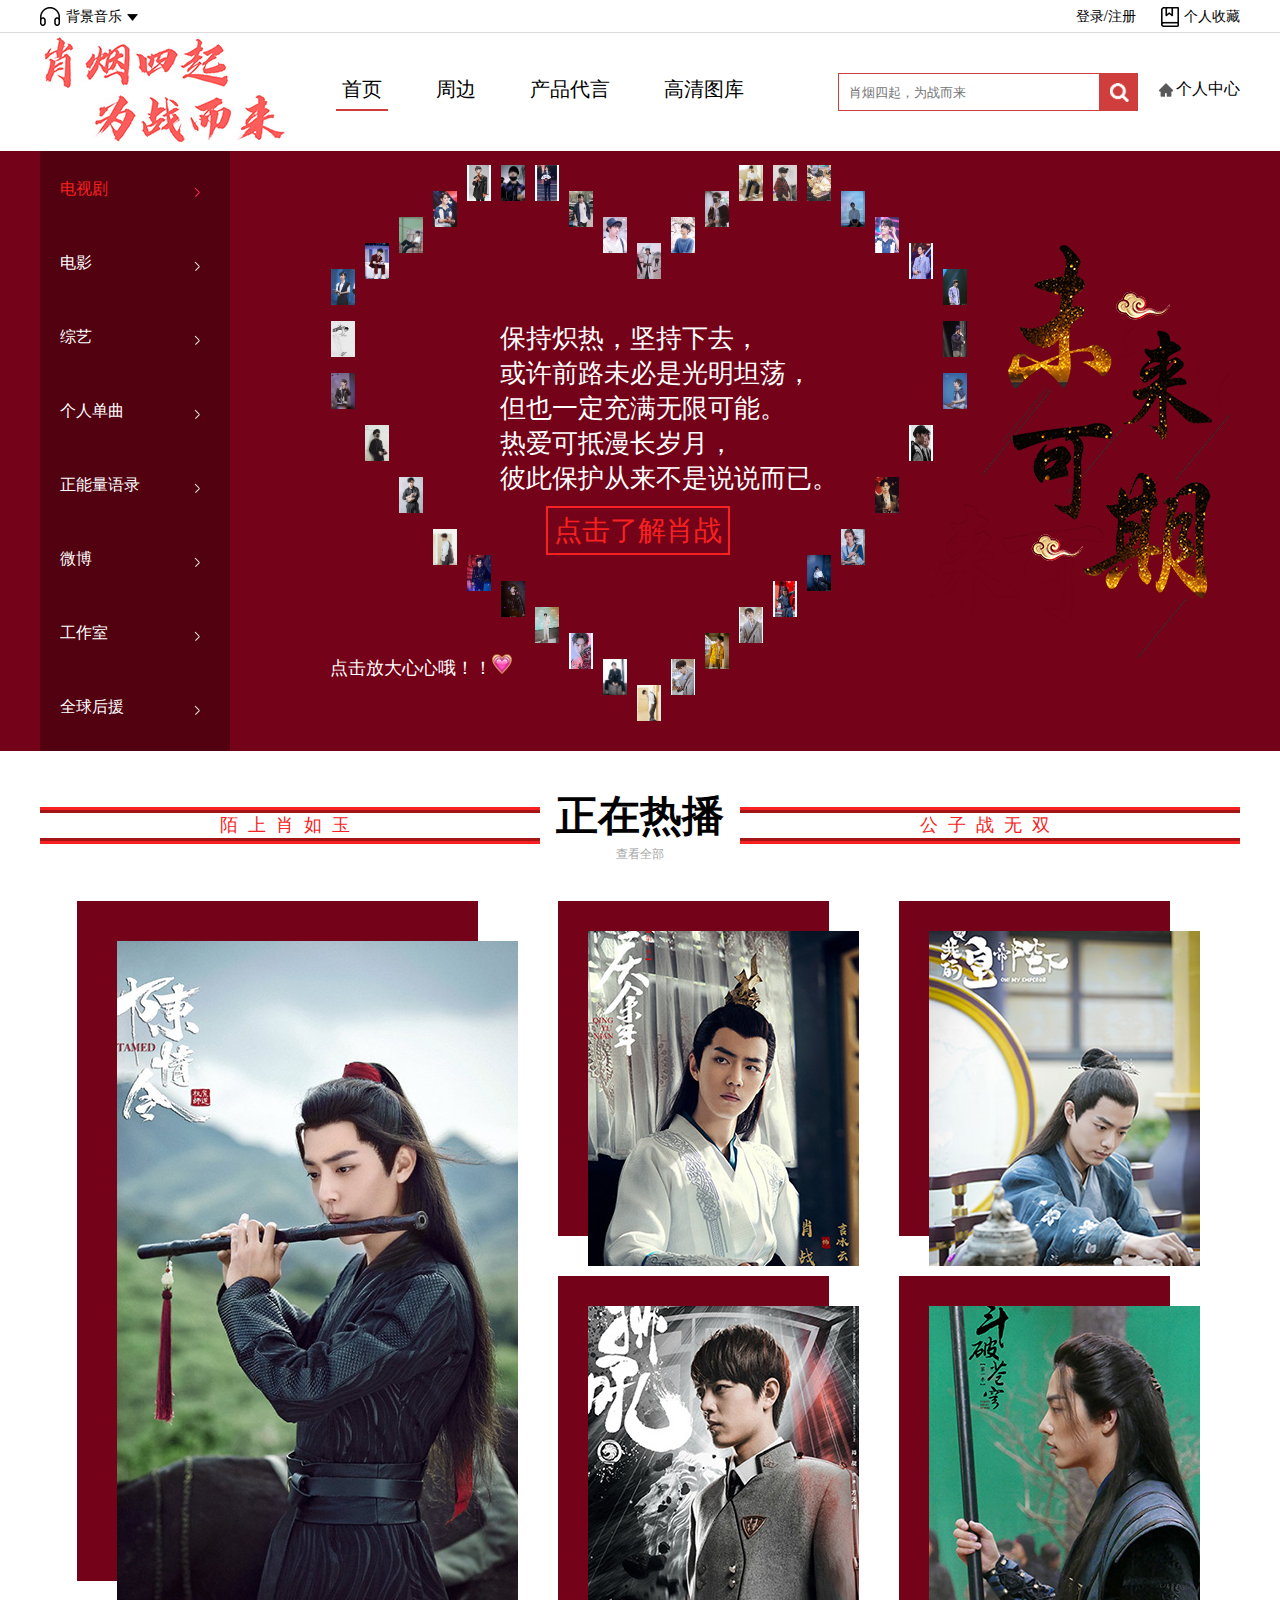
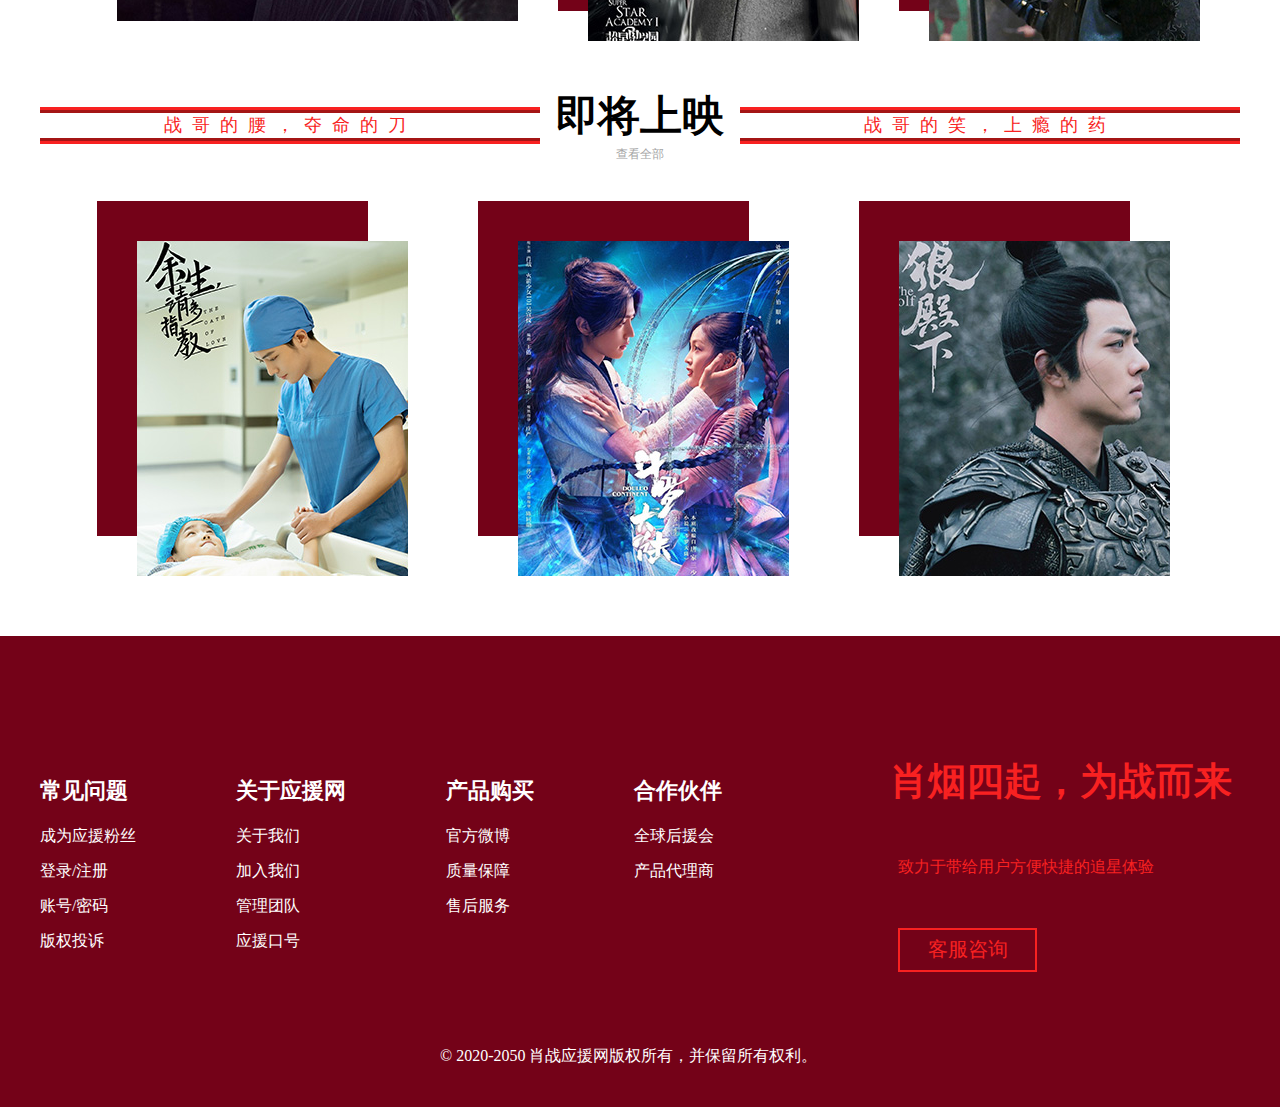
==== index.html @ 576b6038 "create htmls" ====
<!DOCTYPE html>
<html>
	<head>
		<meta charset="utf-8"/>
		<title>肖烟四起，为战而来</title>
		<link rel="stylesheet" type="text/css" href="css/normalize.css"/>
		<link rel="stylesheet" type="text/css" href="css/肖烟四起，为战而来.css"/>
	</head>
	<body>
		<div class="header clear">
			<ul>
				<li class="left clear"><a href="#">背景音乐</a>
					<ul>
						<li><a href="#">光点</a></li>
						<li><a href="#">竹石</a></li>
						<li><a href="#">曲尽陈情</a></li>
						<li><a href="#">无羁</a></li>
						<li><a href="#">余年</a></li>
						<li><a href="#">两只老虎</a></li>
					</ul>
				</li>
				<div>
					<img src="image/down.png"/>
				</div>
				<li class="right"><a href="#">个人收藏</a></li>
				<li class="center"><a href="登录.html">登录</a>/<a href="#">注册</a><li>
			</ul>
		</div>
		<div class="head clear">
			<div class="logo">
				<img src="image/logo.jpg" alt="肖烟四起，为战而来"/>
			</div>
			<ul class="nav clear">
				<li class="first"><a href="#">首页</a></li>
				<li><a href="#">周边</a></li>
				<li><a href="#">产品代言</a></li>
				<li><a href="#">高清图库</a></li>
			</ul>
			<form>
				<input type="text" placeholder="肖烟四起，为战而来" class="search"/>
				<input type="button" class="submit"/>
				<p><a href="#">个人中心</a></p>
			</form>
		</div>
		<div class="container">
			<div class="banner1">
				<ul class="nav">
					<li class="first"><a href="#">电视剧</a></li>
					<li><a href="#">电影</a></li>
					<li><a href="#">综艺</a></li>
					<li><a href="#">个人单曲</a></li>
					<li><a href="#">正能量语录</a></li>
					<li><a href="#">微博</a></li>
					<li><a href="#">工作室</a></li>
					<li><a href="#">全球后援</a></li>
				</ul>
				<p>保持炽热，坚持下去，<br/>或许前路未必是光明坦荡，<br/>但也一定充满无限可能。<br/>热爱可抵漫长岁月，<br/>彼此保护从来不是说说而已。</p>
				<a href="https://baike.baidu.com/item/%E8%82%96%E6%88%98/18866899?fr=aladdin" target="_blank">点击了解肖战</a>
				<div id="bimg" style="display:none;">
					<img src="imgs/zhange1.jpg" height="48px" width="32px"/>
				</div>
				<div class="button"><a>点击放大心心哦！！</a><img src="image/heart.png"/></div>
				<div class="logo2">
					<img src="image/logo2.png" alt="未来可期"/>
				</div>
			</div>
		</div>
		<div class="column1">
			<div class="title">
				<p class="left">陌上肖如玉</p>
				<div>
					<h1>正在热播</h1>
					<p><a href="#">查看全部</a></p>
				</div>
				<p class="right">公子战无双</p>
			</div>
			<div class="leftShow">
				<div class="box" id="box1">
					<div class="slider" id="slider1">
						<div class="slide"><img src="image/zhange(1).jpg" alt=""></img></div>
						<div class="slide"><img src="image/zhange(5).jpg" alt=""></img></div>
						<div class="slide"><img src="image/zhange(2).jpg" alt=""></img></div>
						<div class="slide"><img src="image/zhange(3).jpg" alt=""></img></div>
						<div class="slide"><img src="image/zhange(4).jpg" alt=""></img></div>
						<div class="slide"><img src="image/zhange(1).jpg" alt=""></img></div>
						<div class="slide"><img src="image/zhange(5).jpg" alt=""></img></div>
					</div>
					<span id="lArrow"><</span>
					<span id="rArrow">></span>
				</div>
				<div class="text">
					<h2>饰演：魏无羡</h2>
					<p>魏无羡年幼失去父母，后被云梦江氏宗主江枫眠收养。性格活泼开朗，立志一生锄奸扶弱，无愧于心。魏无羡因阴铁卷入纷争，莲花坞被覆灭；魏无羡被扔入乱葬岗，艰难修成夷陵老祖，在射日之征中大杀四方，温氏衰败。由于魏无羡握有阴虎符，又保护温氏无辜之人，与世家对立。后魏无羡被诬陷，师姐惨死，绝望之下魏无羡跳崖自杀。十六年后魏无羡复活，与蓝忘机探查揭开真相。<br/><span>2019-06-27播出</span></p>
				</div>
				<div class="bgcolor"></div>
			</div>
			<ul class="show">
				<li>
					<div class="box">
						<div class="slider">
							<div class="slide"><img src="image/zhange(10).jpg" alt=""></img></div>
							<div class="slide"><img src="image/zhange(6).jpg" alt=""></img></div>
							<div class="slide"><img src="image/zhange(7).jpg" alt=""></img></div>
							<div class="slide"><img src="image/zhange(8).jpg" alt=""></img></div>
							<div class="slide"><img src="image/zhange(9).jpg" alt=""></img></div>
							<div class="slide"><img src="image/zhange(10).jpg" alt=""></img></div>
							<div class="slide"><img src="image/zhange(6).jpg" alt=""></img></div>
						</div>
					</div>
					<div class="text">
						<h3>饰演：言冰云</h3>
						<p>言冰云，监察院四处主办言若海之子，被派往北齐潜伏成为密探。人称小言公子，也是北齐间谍总头目，精通琴棋书画各种才艺。言冰云意志力坚定，世家子弟，清绝俊秀，智计卓绝，总掌北齐情报网，能力极为出色，分析情报谋略手腕范闲都有所不及。<br/><span>2019-11-26播出</span></p>
					</div>
					<div class="bgcolor"></div>
				</li>
				<li>
					<div class="box">
						<div class="slider">
							<div class="slide"><img src="image/zhange(15).jpg" alt=""></img></div>
							<div class="slide"><img src="image/zhange(11).jpg" alt=""></img></div>
							<div class="slide"><img src="image/zhange(12).jpg" alt=""></img></div>
							<div class="slide"><img src="image/zhange(13).jpg" alt=""></img></div>
							<div class="slide"><img src="image/zhange(14).jpg" alt=""></img></div>
							<div class="slide"><img src="image/zhange(15).jpg" alt=""></img></div>
							<div class="slide"><img src="image/zhange(11).jpg" alt=""></img></div>
						</div>
					</div>
					<div class="text">
						<h3>饰演：北堂墨染</h3>
						<p>北堂墨染是水瓶座星主，北堂弈的皇叔，拥有预知能力。墨染奉先皇之命掌管兵权并行使辅政之责；当北堂弈提出归还兵权，墨染设下难题考验他，最后北堂弈过关，墨染交还兵权。北堂墨染还预知到了洛菲菲与黄道国的命运息息相关，于是处处保护她并生出情愫。<br/><span>2018-04-25播出</span></p>
					</div>
					<div class="bgcolor"></div>
				</li>
				<li>
					<div class="box">
						<div class="slider">
							<div class="slide"><img src="image/zhange(20).jpg" alt=""></img></div>
							<div class="slide"><img src="image/zhange(16).jpg" alt=""></img></div>
							<div class="slide"><img src="image/zhange(17).jpg" alt=""></img></div>
							<div class="slide"><img src="image/zhange(18).jpg" alt=""></img></div>
							<div class="slide"><img src="image/zhange(19).jpg" alt=""></img></div>
							<div class="slide"><img src="image/zhange(20).jpg" alt=""></img></div>
							<div class="slide"><img src="image/zhange(16).jpg" alt=""></img></div>
						</div>
					</div>
					<div class="text">
						<h3>饰演：方天择</h3>
						<p>因为上一代的原因，方天择被方太太伪装成狮子座，实际上是双子座，拥有分身能力。方天择因万适存的计划而公开了双子座身份，被逐出方家。最后，蛇夫座族人宣告要毁掉十二星座；为了守护十二星座家族，方天择与万适存合作，并带领星学园学生们对抗蛇夫座。<br/><span>2016-09-29播出</span></p>
					</div>
					<div class="bgcolor"></div>
				</li>
				<li>
					<div class="box">
						<div class="slider">
							<div class="slide"><img src="image/zhange(25).jpg" alt=""></img></div>
							<div class="slide"><img src="image/zhange(21).jpg" alt=""></img></div>
							<div class="slide"><img src="image/zhange(22).jpg" alt=""></img></div>
							<div class="slide"><img src="image/zhange(23).jpg" alt=""></img></div>
							<div class="slide"><img src="image/zhange(24).jpg" alt=""></img></div>
							<div class="slide"><img src="image/zhange(25).jpg" alt=""></img></div>
							<div class="slide"><img src="image/zhange(21).jpg" alt=""></img></div>
						</div>
					</div>
					<div class="text">
						<h3>饰演：林修崖</h3>
						<p> 迦南学院内院强榜前第二高手，在内院组建了势力“狼牙”，在萧炎初入内院时，林修崖和“狼牙”（内院学生势力之一）是人人忌惮的极强大的存在。林修崖外貌十分俊朗，在内院极具个人魅力。在强榜大赛之后的表演赛中被萧薰儿在十分钟内击败，进而对薰儿暗生情愫。<br/><span>2018-09-03播出</span></p>
					</div>
					<div class="bgcolor"></div>
				</li>
			</ul>
		</div>
		<div class="column2">
			<div class="title">
				<p class="left">战哥的腰，夺命的刀</p>
				<div>
					<h1>即将上映</h1>
					<p><a href="#">查看全部</a></p>
				</div>
				<p class="right">战哥的笑，上瘾的药</p>
			</div>
			<ul class="show">
				<li>
					<div class="box">
						<div class="slider">
							<div class="slide"><img src="image/zhange(30).jpg" alt=""></img></div>
							<div class="slide"><img src="image/zhange(26).jpg" alt=""></img></div>
							<div class="slide"><img src="image/zhange(27).jpg" alt=""></img></div>
							<div class="slide"><img src="image/zhange(28).jpg" alt=""></img></div>
							<div class="slide"><img src="image/zhange(29).jpg" alt=""></img></div>
							<div class="slide"><img src="image/zhange(30).jpg" alt=""></img></div>
							<div class="slide"><img src="image/zhange(26).jpg" alt=""></img></div>
						</div>
					</div>
					<div class="text">
						<h3>饰演：顾魏</h3>
						<p>顾魏，肿瘤外科主治医生，成熟智慧孤独，个子高挑身材偏瘦，白白净净气质清爽，对工作一丝不苟，对职业崇敬尊重，为人谦和，表面严肃冷静，不苟言笑，实则内心温暖，真诚待人，总是站在别人的角度解决问题，遇到重大挫折也有逃避的一面，但因为爱情变得坚毅勇敢。<br/><span>预计2020年播出</span></p>
					</div>
					<div class="bgcolor"></div>
				</li>
				<li>
					<div class="box">
						<div class="slider">
							<div class="slide"><img src="image/zhange(35).jpg" alt=""></img></div>
							<div class="slide"><img src="image/zhange(31).jpg" alt=""></img></div>
							<div class="slide"><img src="image/zhange(32).jpg" alt=""></img></div>
							<div class="slide"><img src="image/zhange(33).jpg" alt=""></img></div>
							<div class="slide"><img src="image/zhange(34).jpg" alt=""></img></div>
							<div class="slide"><img src="image/zhange(35).jpg" alt=""></img></div>
							<div class="slide"><img src="image/zhange(31).jpg" alt=""></img></div>
						</div>
					</div>
					<div class="text">
						<h3>饰演：唐三</h3>
						<p>唐三，拥有蓝银草和昊天锤双生武魂，史莱克七怪之一，斗罗封号千手。 他前世为唐门外门弟子，因偷学内门绝学为唐门不容，跳崖明志，转世到斗罗大陆，经种种磨难修炼成神，传承海神与修罗神双神位，是斗罗神界委员会五大神王之一。<br/><span>预计2020年播出</span></p>
					</div>
					<div class="bgcolor"></div>
				</li>
				<li>
					<div class="box">
						<div class="slider">
							<div class="slide"><img src="image/zhange(40).jpg" alt=""></img></div>
							<div class="slide"><img src="image/zhange(36).jpg" alt=""></img></div>
							<div class="slide"><img src="image/zhange(37).jpg" alt=""></img></div>
							<div class="slide"><img src="image/zhange(38).jpg" alt=""></img></div>
							<div class="slide"><img src="image/zhange(39).jpg" alt=""></img></div>
							<div class="slide"><img src="image/zhange(40).jpg" alt=""></img></div>
							<div class="slide"><img src="image/zhange(36).jpg" alt=""></img></div>
						</div>
					</div>
					<div class="text">
						<h3>饰演：疾冲</h3>
						<p>疾冲是一个有情有义之人，他的身份很复杂，表面上是一名赏金猎人，实际他是晋国王世子，身上背负着父辈的期望，他从一开始就喜欢活泼可爱的马摘星，他被马摘星的善良和坚强深深吸引，可是尽管他再怎么努力，马摘星心里的那个人始终不是他。<br/><span>预计2020年播出</span></p>
					</div>
					<div class="bgcolor"></div>
				</li>
			</ul>
		</div>
		<div class="footer">
			<div class="content">
				<ul>
					<li class="first"><a href="#">常见问题</a></li>
					<li><a href="#">成为应援粉丝</a></li>
					<li><a href="#">登录/注册</a></li>
					<li><a href="#">账号/密码</a></li>
					<li><a href="#">版权投诉</a></li>
				</ul>
				<ul>
					<li class="first"><a href="#">关于应援网</a></li>
					<li><a href="#">关于我们</a></li>
					<li><a href="#">加入我们</a></li>
					<li><a href="#">管理团队</a></li>
					<li><a href="#">应援口号</a></li>
				</ul>
				<ul>
					<li class="first"><a href="#">产品购买</a></li>
					<li><a href="#">官方微博</a></li>
					<li><a href="#">质量保障</a></li>
					<li><a href="#">售后服务</a></li>
				</ul>
				<ul>
					<li class="first"><a href="#">合作伙伴</a></li>
					<li><a href="#">全球后援会</a></li>
					<li><a href="#">产品代理商</a></li>
				</ul>
				<div>
					<h1>肖烟四起，为战而来</h1>
					<p>致力于带给用户方便快捷的追星体验</p>
					<a href="#">客服咨询</a>
				</div>
				<p>© 2020-2050 肖战应援网版权所有，并保留所有权利。</p>
			</div>
		</div>
		<script type="text/javascript">
			var num=1;
			var table=document.createElement("table");
			table.setAttribute("cellpadding",0);
			table.setAttribute("id","heart");
			document.getElementsByClassName("banner1")[0].appendChild(table);
			var n=0;
			for(var i=0;i<22;i++){
				var count=n;
				n=0;
				var tr=document.createElement("tr");
				table.appendChild(tr);
				for(var j=0;j<19-count;j++){
					if(i==0&&(j==4||j==5||j==6||j==12||j==13||j==14)){
						var td=document.createElement("td");
						td.setAttribute("rowspan",2);
						tr.appendChild(td);
						var img=document.createElement("img");
						img.setAttribute("src",'imgs/zhange'+(num++)+'.jpg');
						td.appendChild(img);
						n++;
						console.log(j,n);
					}
					else if(i==1&&(j==3||j==4||j==8||j==9)){
						var td=document.createElement("td");
						td.setAttribute("rowspan",2);
						tr.appendChild(td);
						var img=document.createElement("img");
						img.setAttribute("src",'imgs/zhange'+(num++)+'.jpg');
						td.appendChild(img);
						n++;
					}
					else if(i==2&&(j==2||j==6||j==8||j==12)){
						var td=document.createElement("td");
						td.setAttribute("rowspan",2);
						tr.appendChild(td);
						var img=document.createElement("img");
						img.setAttribute("src",'imgs/zhange'+(num++)+'.jpg');
						td.appendChild(img);
						n++;
					}
					else if(i==3&&(j==1||j==7||j==13)){
						var td=document.createElement("td");
						td.setAttribute("rowspan",2);
						tr.appendChild(td);
						var img=document.createElement("img");
						img.setAttribute("src",'imgs/zhange'+(num++)+'.jpg');
						td.appendChild(img);
						n++;
					}
					else if((i==4||i==6||i==8)&&(j==0||j==19-count-1)){
						var td=document.createElement("td");
						td.setAttribute("rowspan",2);
						tr.appendChild(td);
						var img=document.createElement("img");
						img.setAttribute("src",'imgs/zhange'+(num++)+'.jpg');
						td.appendChild(img);
						n++;
					}
					else if(i==10&&(j==1||j==19-count-2)){
						var td=document.createElement("td");
						td.setAttribute("rowspan",2);
						tr.appendChild(td);
						var img=document.createElement("img");
						img.setAttribute("src",'imgs/zhange'+(num++)+'.jpg');
						td.appendChild(img);
						n++;
					}
					else if((i==12)&&(j==2||j==19-count-3)){
						var td=document.createElement("td");
						td.setAttribute("rowspan",2);
						tr.appendChild(td);
						var img=document.createElement("img");
						img.setAttribute("src",'imgs/zhange'+(num++)+'.jpg');
						td.appendChild(img);
						n++;
					}
					else if((i==14)&&(j==3||j==19-count-4)){
						var td=document.createElement("td");
						td.setAttribute("rowspan",2);
						tr.appendChild(td);
						var img=document.createElement("img");
						img.setAttribute("src",'imgs/zhange'+(num++)+'.jpg');
						td.appendChild(img);
						n++;
					}
					else if((i==15)&&(j==3||j==19-count-4)){
						var td=document.createElement("td");
						td.setAttribute("rowspan",2);
						tr.appendChild(td);
						var img=document.createElement("img");
						img.setAttribute("src",'imgs/zhange'+(num++)+'.jpg');
						td.appendChild(img);
						n++;
					}
					else if((i==16)&&(j==4||j==19-count-5)){
						var td=document.createElement("td");
						td.setAttribute("rowspan",2);
						tr.appendChild(td);
						var img=document.createElement("img");
						img.setAttribute("src",'imgs/zhange'+(num++)+'.jpg');
						td.appendChild(img);
						n++;
					}
					else if((i==17)&&(j==5||j==19-count-6)){
						var td=document.createElement("td");
						td.setAttribute("rowspan",2);
						tr.appendChild(td);
						var img=document.createElement("img");
						img.setAttribute("src",'imgs/zhange'+(num++)+'.jpg');
						td.appendChild(img);
						n++;
					}
					else if((i==18)&&(j==6||j==19-count-7)){
						var td=document.createElement("td");
						td.setAttribute("rowspan",2);
						tr.appendChild(td);
						var img=document.createElement("img");
						img.setAttribute("src",'imgs/zhange'+(num++)+'.jpg');
						td.appendChild(img);
						n++;
					}
					else if((i==19)&&(j==7||j==19-count-8)){
						var td=document.createElement("td");
						td.setAttribute("rowspan",2);
						tr.appendChild(td);
						var img=document.createElement("img");
						img.setAttribute("src",'imgs/zhange'+(num++)+'.jpg');
						td.appendChild(img);
						n++;
					}
					else if(i==20&&j==8){
						var td=document.createElement("td");
						td.setAttribute("rowspan",2);
						tr.appendChild(td);
						var img=document.createElement("img");
						img.setAttribute("src",'imgs/zhange'+(num++)+'.jpg');
						td.appendChild(img);
						n++;
					}
					else{
						var td=document.createElement("td");
						tr.appendChild(td);
					}
				}
			}
			//心形放大
			var heart=document.getElementsByClassName("banner1")[0].getElementsByClassName("button")[0].getElementsByTagName("img")[0];
			var now=getStyle(heart,"height");
			function heartBigger(){
				var timeid=setInterval(function(){
					var now=getStyle(heart,"height");
					if(parseInt(now)==30){
						clearInterval(timeid);
					}else{
						heart.style.height=parseInt(now)+1+"px";
						heart.style.width=parseInt(now)+1+"px";
					}
				},5);
			}
			function heartShrink(){
				var timeid=setInterval(function(){
					var now=getStyle(heart,"height");
					if(parseInt(now)==20){
						clearInterval(timeid);
					}else{
						heart.style.height=parseInt(now)-1+"px";
						heart.style.width=parseInt(now)-1+"px";
					}
				},5);
			}
			setInterval(function(){
				var now=getStyle(heart,"height");
				if(parseInt(now)==20){
					heartBigger();
				}
				else{
					heartShrink();
				}
			}, 400);
			var imgs=document.getElementById("heart").getElementsByTagName("img");
			var bigger=document.getElementById("bimg");
			heart.parentNode.setAttribute("onclick","nagnify()");
			for(var i=0;i<imgs.length;i++){
				imgs[i].setAttribute("onmouseover","biggerImg(this)");
				imgs[i].setAttribute("onmouseout","cancelBig(this)");
			}
			function nagnify(){
			heartbig=setInterval(function(){
					for(var i=0;i<imgs.length;i++){
						if(imgs[i].height<48){
							imgs[i].setAttribute("style","height:"+(imgs[i].height+3)+"px; width:"+(imgs[i].width+2)+"px;");
						}
					}
				}, 100)
			}
			function biggerImg(that){
				var image=document.getElementById("bimg").firstElementChild;
				that.setAttribute("style","border:solid 3px black");
				bigger.style.display="block";
				image.src=that.src;
				image.setAttribute("style","height:48px; width:32px;");
				imgBigger=setInterval(function(){
					if(image.height<300){
						image.setAttribute("style","height:"+image.height*1.12+"px; width:"+image.width*1.12+"px;");
					}
				},80)
			}
			function cancelBig(that){
				clearInterval(imgBigger);
				bigger.style.display="none";
				that.setAttribute("style","border:none");
			}
			//添加轮播图
			var box=document.getElementById('box1');
			var slider=document.getElementById("slider1");
			var left=document.getElementById("lArrow");
			var right=document.getElementById("rArrow");
			var index=1;
			function next(){
				index++;
				animate(slider,{left:-401*index},function(){
					if(index===6){
						slider.style.left="-401px";
						index=1;
					}
				})
			}
			function prev(){
				index--;
				animate(slider,{left:-401*index},function(){
					if(index===0){
						slider.style.left="-2005px";
						index=5;
					}
				})
			}
			var timer=setInterval(next, 3000);
			box.onmouseover=function(){
				animate(left,{opacity:50});
				animate(right,{opacity:50});
				clearInterval(timer);
			}
			box.onmouseout=function(){
				animate(left,{opacity:0});
				animate(right,{opacity:0});
				timer=setInterval(next, 3000);
			}
			right.onclick=next;
			left.onclick=prev;
			var boxes=document.getElementsByClassName("box");
			var sliders=document.getElementsByClassName("slider");
			var index1=1;
			setInterval(function(){
				index1++;
				for(var i=1;i<sliders.length;i++){
					var n=0;
					animate(sliders[i],{left:-271*index1},function(){
						n++;
						if(n==7&&index1===6){
							for(var j=1;j<sliders.length;j++){
								sliders[j].style.left="-271px";
							}
							index1=1;
						}
					});
				}
			}, 3000)
			function getStyle(obj,attr){
				if(obj.currentStyle){
					return obj.currentStyle[attr];
				}else{
					return getComputedStyle(obj, null)[attr];
				}
			}
			function animate(obj,json,callback){
				clearInterval(obj.timer);
				obj.timer=setInterval(function(){
					var isStop=true;
					for(var attr in json){
						var now=0;
						if(attr=="opacity"){
							now=parseInt(getStyle(obj,attr)*100);
						}else{
							now=parseInt(getStyle(obj,attr));
						}
						var speed=(json[attr]-now)/8;
						speed=speed>0?Math.ceil(speed):Math.floor(speed);
						var cur=now+speed;
						if(attr=='opacity'){
							obj.style[attr]=cur/100;
						}else{
							obj.style[attr]=cur+"px";
						}
						if(json[attr]!==cur){
							isStop=false;
						}
					}
					if(isStop){
						clearInterval(obj.timer);
						if(callback){callback()};
						/*callback&&callback();*/
					}
				}, 50)
			}
			//添加文字块滑动
			var leftShow=document.getElementsByClassName("leftShow")[0];
			var leftText=leftShow.getElementsByClassName("text")[0];
			console.log(leftText);
			leftShow.setAttribute("onmouseover","upGlide()");
			leftShow.setAttribute("onmouseout","downGlide()");
			var show=document.getElementsByClassName("show");
			var shows1=show[0].getElementsByTagName("li");
			var shows2=show[1].getElementsByTagName("li");
			for(var i=0;i<shows1.length;i++){
				shows1[i].setAttribute("onmouseover","upGlides(this)");
				shows1[i].setAttribute("onmouseout","downGlides(this)");
			}
			for(var i=0;i<shows2.length;i++){
				shows2[i].setAttribute("onmouseover","upGlides(this)");
				shows2[i].setAttribute("onmouseout","downGlides(this)");
			}
			function upGlide(){
				clearInterval(leftText.timer);
				leftText.timer=setInterval(function(){
					var now=getStyle(leftText,"bottom");
					if(parseInt(now)==0){
						clearInterval(leftText.timer);
					}else{
						leftText.style.bottom=parseInt(now)+10+"px";
					}
				}, 30)
			}
			function downGlide(){
				clearInterval(leftText.timer);
				leftText.timer=setInterval(function(){
					var now=getStyle(leftText,"bottom");
					if(parseInt(now)==-240){
						clearInterval(leftShow.timer);
					}else{
						leftText.style.bottom=parseInt(now)-10+"px";
					}
				}, 30)
			}
			function upGlides(that){
				var text=that.getElementsByClassName("text")[0];
				clearInterval(text.timer);
				text.timer=setInterval(function(){
					var now=getStyle(text,"bottom");
					if(parseInt(now)==10){
						clearInterval(text.timer);
					}else{
						text.style.bottom=parseInt(now)+10+"px";
					}
				}, 30)
			}
			function downGlides(that){
				var text=that.getElementsByClassName("text")[0];
				clearInterval(text.timer);
				text.timer=setInterval(function(){
					var now=getStyle(text,"bottom");
					if(parseInt(now)==-150){
						clearInterval(text.timer);
					}else{
						text.style.bottom=parseInt(now)-10+"px";
					}
				}, 30)
			}
		</script>
	</body>
</html>
---- css/肖烟四起，为战而来.css ----
.leftShow .box{
	width: 401px;
	height: 680px;
	position: relative;
	overflow: hidden;
}
.leftShow .slider{
	width: 2807px;
	height: 680px;
	position: absolute;
	left: -401px;
}
.leftShow .slide{
	width: 401px;
	overflow: hidden;
	float: left;
}
.leftShow .box>span{
	display: block;
	width: 25px;
	height: 40px;
	text-align: center;
	cursor: pointer;
	top: 290px;
	line-height: 40px;
	background: rgb(255,0,0);
	font-size: 25px;
	position: absolute;
	opacity: 0;
}
#lArrow{
	left: 20px;
}
#rArrow{
	right: 20px;
}
.show .box{
	width: 271px;
	height: 335px;
	position: relative;
	overflow: hidden;
}
.show .slider{
	width: 1897px;
	height: 335px;
	position: absolute;
	left: -271px;
}
.show .slide{
	width: 271px;
	height: 335px;
	overflow: hidden;
	float: left;
}
.header{
	height: 32px;
	line-height: 32px;
	border-bottom: 1px solid #dadada;
}
.header>ul{
	width: 1200px;
	height: 32px;
	margin: 0px auto;
}
.header .left{
	height: 32px;
	float: left;
	background: url(../image/music.png) no-repeat left center;
	padding-left: 26px;
	position: relative;
}
.header .music{
	height: 32px;
	float: left;
}
.header audio{
	height: 32px;
	padding-left: 15px;
}
.header div{
	padding-left: 5px;
	float: left;
}
.header .center{
	float: right;
	padding-right: 25px;
}
.header .center a{
	color: #000000;
	font-weight: 300;
	font-size: 14px;
}
.header .right{
	float: right;
	background: url(../image/collect.png) no-repeat left center;
	padding-left: 23px;
}
.header>ul>li>a{
	color: #000000;
	font-weight: 300;
	font-size: 14px;
}
.header .left ul{
	height: 192px;
	width: 70px;
	background-color: #d03d3d;
	padding-left: 4px;
	display: none;
	position: absolute;
	z-index: 2;
}
.header ul ul a{
	color: #ffffff;
}
.header>ul>li:hover ul{
	display: block;
}
.head{
	width: 1200px;
	height: 118px;
	margin: 0px auto;
}
.head .logo{
	float: left;
}
.head .nav{
	width: 464px;
	height: 40px;
	float: left;
	padding-top: 36px;
	padding-left: 25px;
}
.head .nav li{
	height: 40px;
	line-height: 40px;
	padding: 0px 6px;
	margin: 0px 21px;
	font-size: 20px;
	text-align: center;
	float: left;
}
.head .nav li:hover{
	border-bottom: 2px solid #d03d3d;
}
.head .nav .first{
	border-bottom: 2px solid #d03d3d;
}
.head a{
	color: #000000;
}
.head form{
	float: right;
}
.head form .search{
	width: 250px;
	height: 36px;
	margin-top: 40px;
	padding-left: 10px;
	border: solid #d03d3d 1px;
	float: left;
}
.head form .submit{
	width: 38px;
	height: 38px;
	border: none;
	margin-top: 40px;
	background: #d03d3d url(../image/search.png) no-repeat center center;
	float: left;
}
.head form p{
	float: left;
	margin-top: 46px;
	margin-left: 20px;
	background: url(../image/personal.png) no-repeat left center;
	padding-left: 18px;
}
.container{
	height: 600px;
	margin: 0px auto;
	background-color: #740218;
}
.container .banner1{
	height: 600px;
	width: 1200px;
	margin: 0px auto;
	position: relative;
}
.banner1 table{
	border: 0px;
	text-align: center;
	float: left;
	position: absolute;
	left: 285px;
	top: 7px;
}
.banner1 table td{
	width: 32px;
	height: 24px;
}
.banner1 table img{
	height: 36px;
	width: 24px;
}
.banner1 .button{
	height: 74px;
	width: 214px;
	line-height: 74px;
	font-family: cursive;
	font-size: 18px;
	color: #ffffff;
	position: absolute;
	top: 480px;
	left: 290px;
	z-index: 1;
}
#bimg{
	display: inline-block;
	float: left;
	position: absolute;
	top: 24%;
	left: 42%;
}
.banner1 .nav{
	background-color: rgba(0,0,0,0.3);
	width: 190px;
	height: 596px;
	padding-top: 4px;
	position: absolute;
	left: 0px;
	top: 0px;
}
.banner1 .nav li{
	background: url(../image/right.png) no-repeat right center;
	width: 140px;
	height: 74px;
	line-height: 68px;
	padding-left: 20px;
}
.banner1 .nav li a{
	color: #FFFFFF;
}
.banner1 .nav .first{
	background: url(../image/redright.png) no-repeat right center;
}
.banner1 .nav .first a{
	color: #f82121;
}
.banner1 .nav li:hover{
	background: url(../image/redright.png) no-repeat right center;
}
.banner1 .nav li:hover a{
	color: #f82121;
}
.banner1 p{
	font-size: 26px;
	font-family: cursive;
	color: #ffffff;
	position: absolute;
	top: 170px;
	left: 460px;
}
.banner1>a{
	width: 180px;
	height: 45px;
	border: 2px solid #f82121;
	line-height: 45px;
	font-size: 28px;
	color: #f82121;
	text-align: center;
	position: absolute;
	top: 355px;
	left: 506px;
	z-index: 2;
}
.banner1 .logo2{
	position: absolute;
	top: 94px;
	right: 10px;
}
.column1{
	width: 1200px;
	height: 900px;
	margin: 0px auto;
}
.title{
	height: 150px;
	width: 1200px;
}
.title>p{
	height: 25px;
	width: 500px;
	margin: 56px 0px;
	line-height: 25px;
	letter-spacing: 10px;
	text-align: center;
	color: #f82121;
	font-size: 18px;
	font-family: 华文行楷;
	border-top: 6px ridge #f82121;
	border-bottom: 6px groove #f82121;
}
.title .left{
	float: left;
}
.title .right{
	float: right;
}
.title div{
	width: 200px;
	float: left;
	text-align: center;
}
.title h1{
	padding-top: 37px;
	font-size: 42px;
}
.title div p a{
	color: #a5a5a5;
	font-size: 12px;
}
.column1>.leftShow{
	height: 680px;
	padding: 40px 40px 0px 40px;
	margin-left: 37px;
	float: left;
	position: relative;
	overflow: hidden;
}
.column1>.leftShow .text{
	width: 371px;
	height: 230px;
	padding: 5px 15px;
	background: rgba(0,0,0,0.5);
	color: #ffffff;
	position: absolute;
	bottom: -240px;
	left: 40px;
}
.column1>.leftShow .text h2{
	padding-bottom: 10px;
}
.column1>.leftShow .text span{
	color: #a5a5a5;
	padding-left: 230px;
}
.column1>.leftShow .bgcolor{
	width: 401px;
	height: 680px;
	background: #740218;
	position: absolute;
	top: 0px;
	left: 0px;
	z-index: -1;
}
.show li{
	width: 271px;
	height: 335px;
	padding: 30px 40px 10px 30px;
	float: left;
	position: relative;
	overflow: hidden;
}
.show li .text{
	width: 259px;
	height: 144px;
	padding: 2px 6px;
	background: rgba(0,0,0,0.5);
	color: #ffffff;
	position: absolute;
	bottom: -150px;
	left: 30px;
}
.show li .text h3{
	padding-bottom: 6px;
}
.show li .text p{
	font-size: 12px;
}
.show li .text span{
	color: #a5a5a5;
	padding-left: 160px;
}
.show li .bgcolor{
	width: 271px;
	height: 335px;
	background: #740218;
	position: absolute;
	top: 0px;
	left: 0px;
	z-index: -1;
}
.column2{
	width: 1200px;
	height: 525px;
	margin: 0px auto;
}
.column2 .show{
	padding-left: 57px;
}
.column2 .show li{
	width: 271px;
	height: 335px;
	padding: 40px 70px 10px 40px;
	float: left;
	position: relative;
	overflow: hidden;
}
.column2 .show li .text{
	width: 259px;
	height: 144px;
	padding: 2px 6px;
	background: rgba(0,0,0,0.5);
	color: #ffffff;
	position: absolute;
	bottom: -150px;
	left: 40px;
}
.column2 .show li .text h3{
	padding-bottom: 6px;
}
.column2 .show li .text p{
	font-size: 12px;
}
.column2 .show li .text span{
	color: #a5a5a5;
	padding-left: 160px;
}
.column2 .show li .bgcolor{
	width: 271px;
	height: 335px;
	background: #740218;
	position: absolute;
	top: 0px;
	left: 0px;
	z-index: -1;
}
.footer{
	height: 471px;
	margin: 0px auto;
	margin-top: 60px;
	background-color: #740218;
}
.footer .content{
	height: 471px;
	width: 1200px;
	margin: 0px auto;
}
.footer .content ul{
	margin-top: 140px;
	margin-right: 100px;
	float: left;
}
.footer .content ul a{
	color: #ffffff;
}
.footer .content ul .first{
	font-size: 22px;
	font-weight: bold;
	padding-bottom: 20px;
}
.footer .content li{
	padding-bottom: 14px;
}
.footer .content li:hover a{
	color: #f82121;
}
.footer .content div{
	margin-top: 120px;
	width: 350px;
	float: right;
}
.footer .content div h1{
	color: #f82121;
	margin-bottom: 50px;
	font-family: 华文新魏;
	font-size: 38px;
	float: left;
}
.footer .content div p{
	color: #f82121;
	padding-left: 8px;
	margin-bottom: 50px;
	float: left;
}
.footer .content div a{
	height: 40px;
	width: 135px;
	margin-left: 8px;
	border: 2px solid #f82121;
	line-height: 38px;
	font-size: 20px;
	color: #f82121;
	text-align: center;
	float: left;
}
.footer .content>p{
	width: 400px;
	height: 21px;
	color: #ffffff;
	padding-top: 410px;
	margin: 0px auto;
}
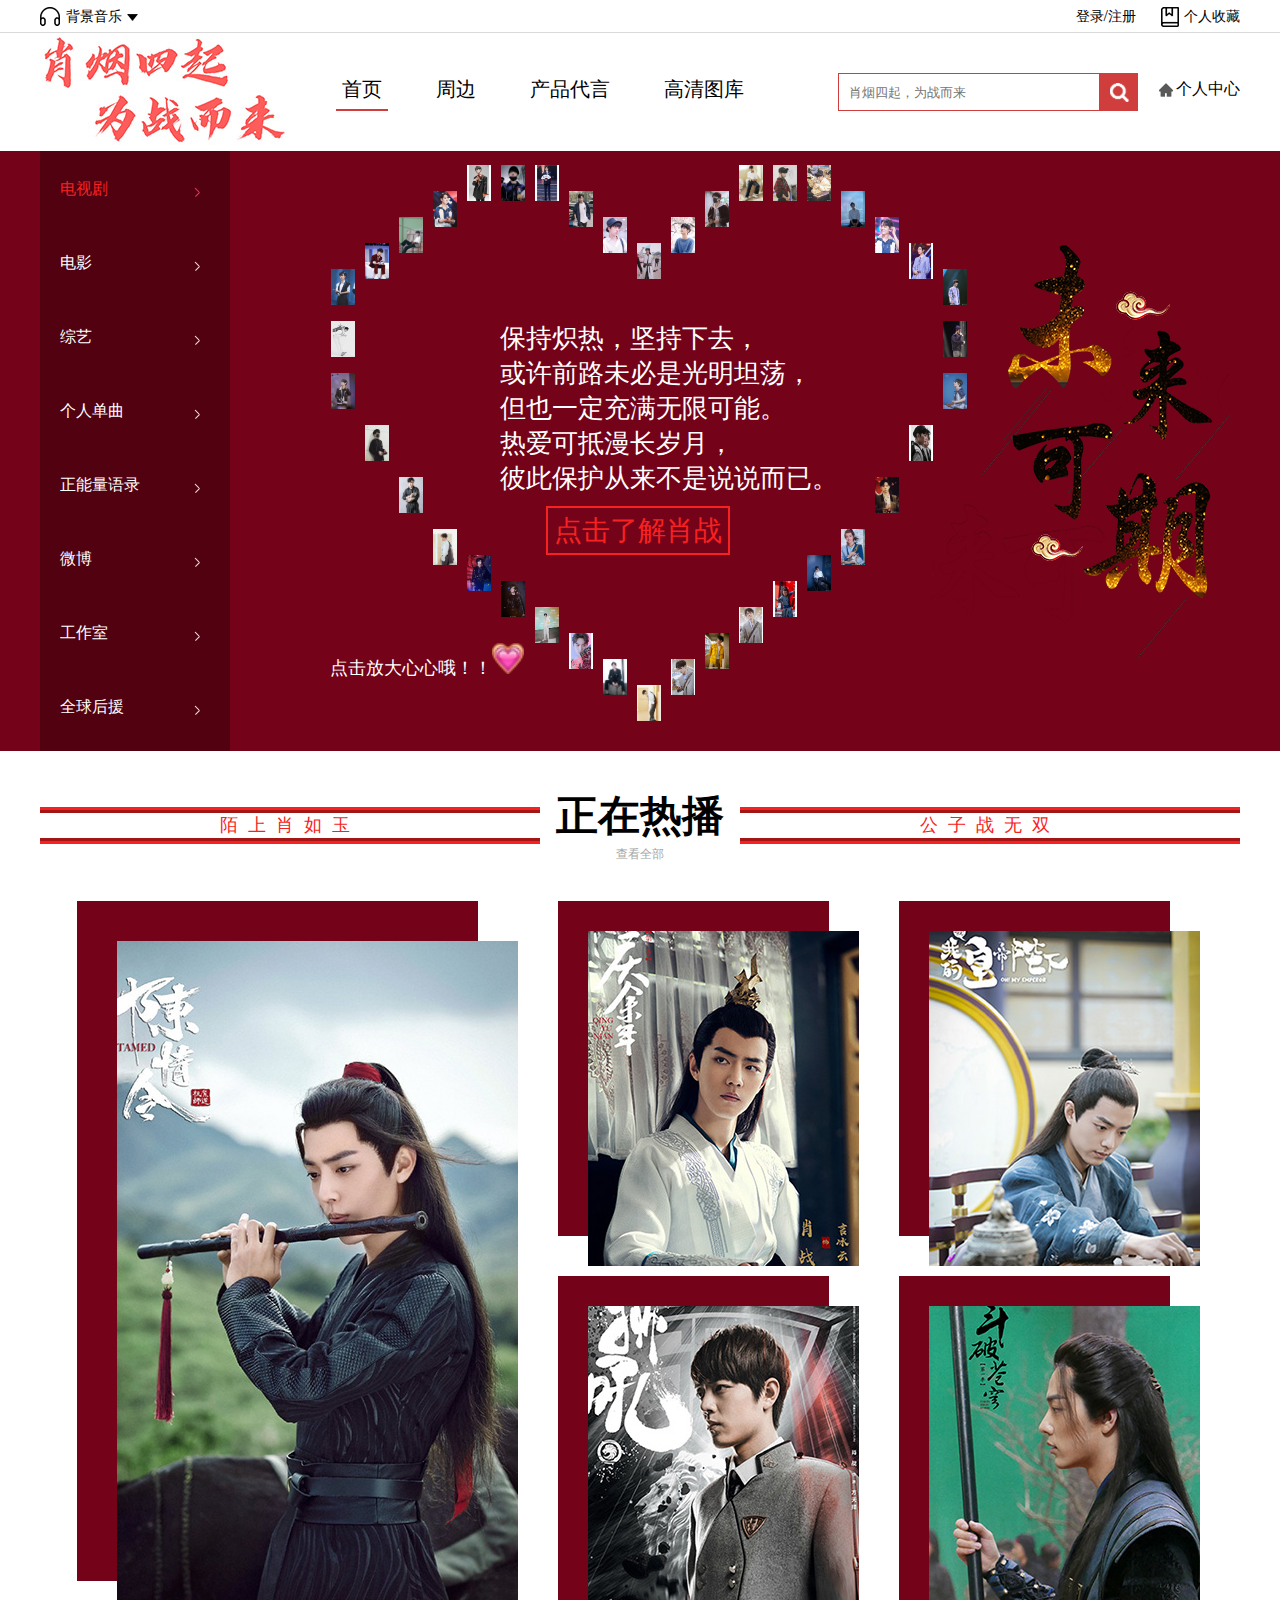
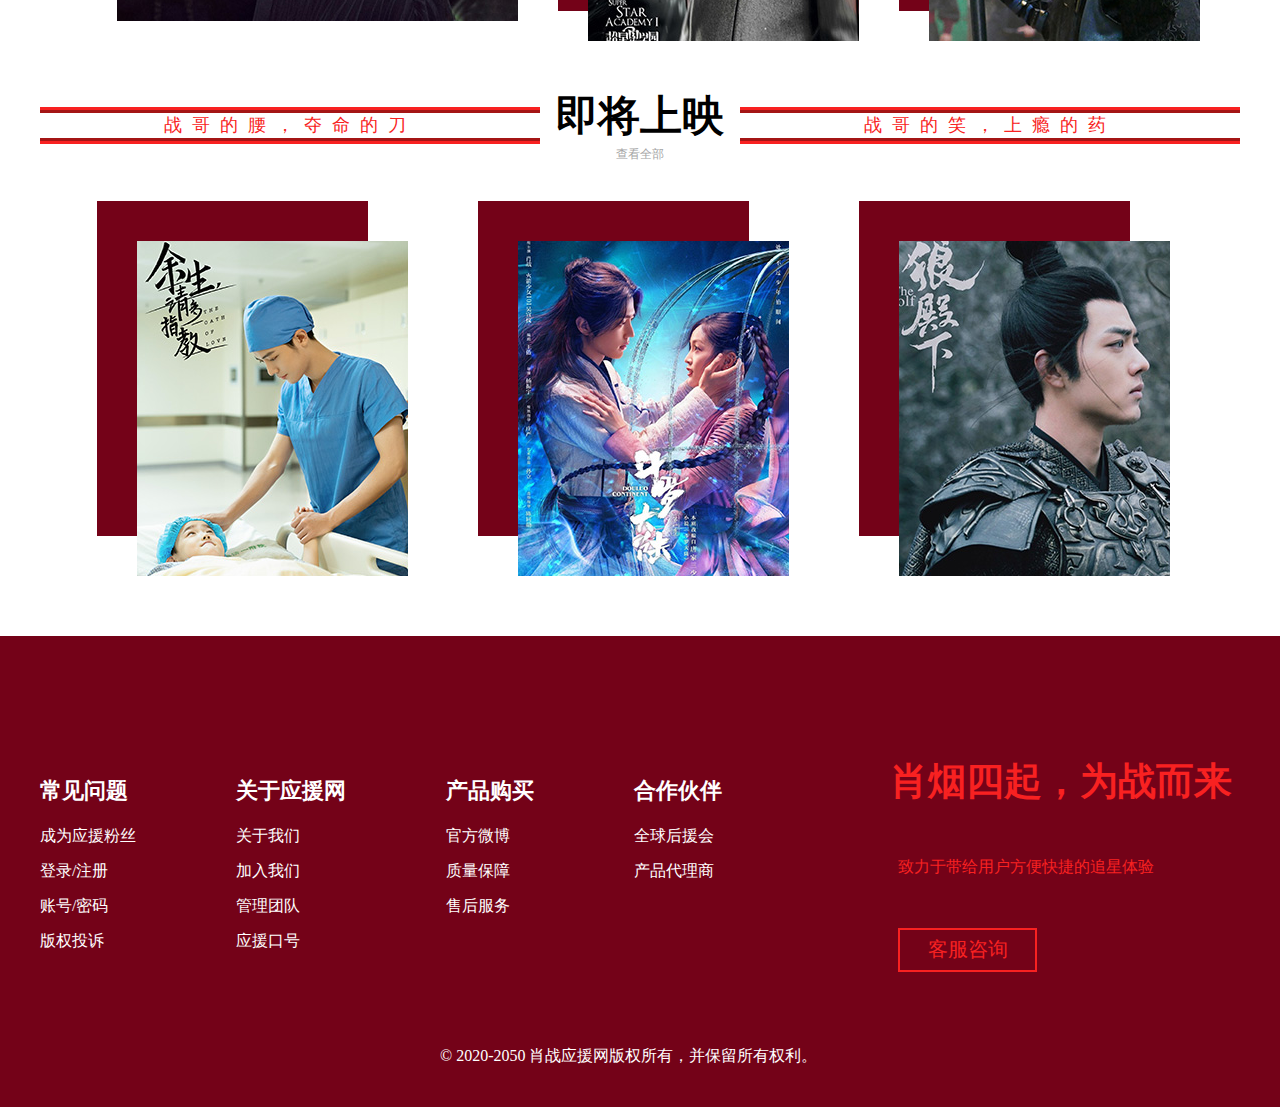
==== commit 6166eba4: "Update index.html" ====
--- a/index.html
+++ b/index.html
@@ -23,7 +23,7 @@
 					<img src="image/down.png"/>
 				</div>
 				<li class="right"><a href="#">个人收藏</a></li>
-				<li class="center"><a href="登录.html">登录</a>/<a href="#">注册</a><li>
+				<li class="center"><a href="login.html">登录</a>/<a href="register.html">注册</a><li>
 			</ul>
 		</div>
 		<div class="head clear">
@@ -291,7 +291,6 @@
 						img.setAttribute("src",'imgs/zhange'+(num++)+'.jpg');
 						td.appendChild(img);
 						n++;
-						console.log(j,n);
 					}
 					else if(i==1&&(j==3||j==4||j==8||j==9)){
 						var td=document.createElement("td");
@@ -416,40 +415,41 @@
 					}
 				}
 			}
-			//心形放大
+			//跳动的心心
 			var heart=document.getElementsByClassName("banner1")[0].getElementsByClassName("button")[0].getElementsByTagName("img")[0];
 			var now=getStyle(heart,"height");
 			function heartBigger(){
 				var timeid=setInterval(function(){
 					var now=getStyle(heart,"height");
-					if(parseInt(now)==30){
+					if(parseInt(now)>30){
 						clearInterval(timeid);
 					}else{
-						heart.style.height=parseInt(now)+1+"px";
-						heart.style.width=parseInt(now)+1+"px";
-					}
-				},5);
+						heart.style.height=parseInt(now)+1.5+"px";
+						heart.style.width=parseInt(now)+1.5+"px";
+					}
+				},8);
 			}
 			function heartShrink(){
 				var timeid=setInterval(function(){
 					var now=getStyle(heart,"height");
-					if(parseInt(now)==20){
+					if(parseInt(now)<21){
 						clearInterval(timeid);
 					}else{
-						heart.style.height=parseInt(now)-1+"px";
-						heart.style.width=parseInt(now)-1+"px";
-					}
-				},5);
+						heart.style.height=parseInt(now)-1.5+"px";
+						heart.style.width=parseInt(now)-1.5+"px";
+					}
+				},8);
 			}
 			setInterval(function(){
 				var now=getStyle(heart,"height");
-				if(parseInt(now)==20){
+				if(parseInt(now)<21){
 					heartBigger();
 				}
 				else{
 					heartShrink();
 				}
-			}, 400);
+			}, 500);
+			//点击放大心形图片
 			var imgs=document.getElementById("heart").getElementsByTagName("img");
 			var bigger=document.getElementById("bimg");
 			heart.parentNode.setAttribute("onclick","nagnify()");
@@ -473,7 +473,7 @@
 				image.src=that.src;
 				image.setAttribute("style","height:48px; width:32px;");
 				imgBigger=setInterval(function(){
-					if(image.height<300){
+					if(image.height<280){
 						image.setAttribute("style","height:"+image.height*1.12+"px; width:"+image.width*1.12+"px;");
 					}
 				},80)
@@ -640,4 +640,4 @@
 			}
 		</script>
 	</body>
-</html>+</html>
--- a/css/肖烟四起，为战而来.css
+++ b/css/肖烟四起，为战而来.css
@@ -68,14 +68,6 @@
 	background: url(../image/music.png) no-repeat left center;
 	padding-left: 26px;
 	position: relative;
-}
-.header .music{
-	height: 32px;
-	float: left;
-}
-.header audio{
-	height: 32px;
-	padding-left: 15px;
 }
 .header div{
 	padding-left: 5px;
@@ -217,8 +209,9 @@
 	display: inline-block;
 	float: left;
 	position: absolute;
-	top: 24%;
-	left: 42%;
+	top: 23%;
+	left: 42.5%;
+	z-index: 3;
 }
 .banner1 .nav{
 	background-color: rgba(0,0,0,0.3);
@@ -499,4 +492,4 @@
 	color: #ffffff;
 	padding-top: 410px;
 	margin: 0px auto;
-}+}
